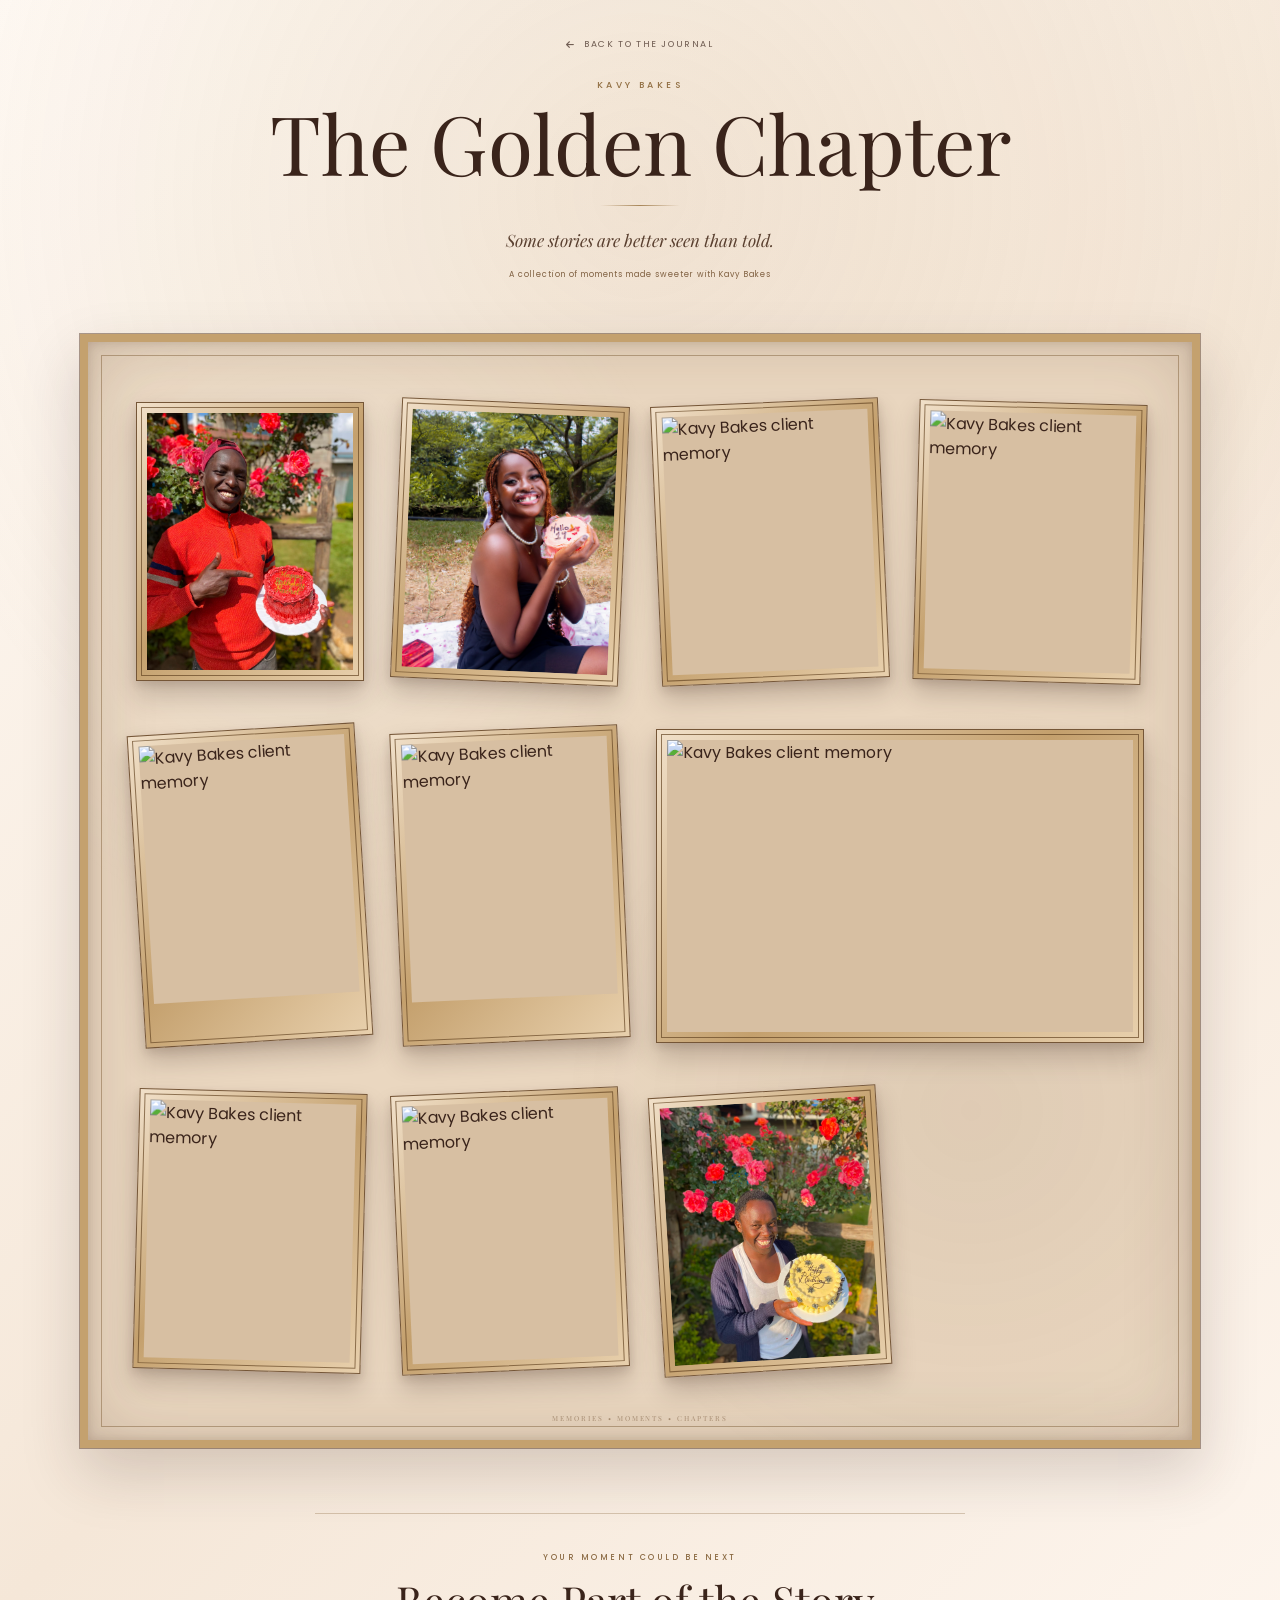
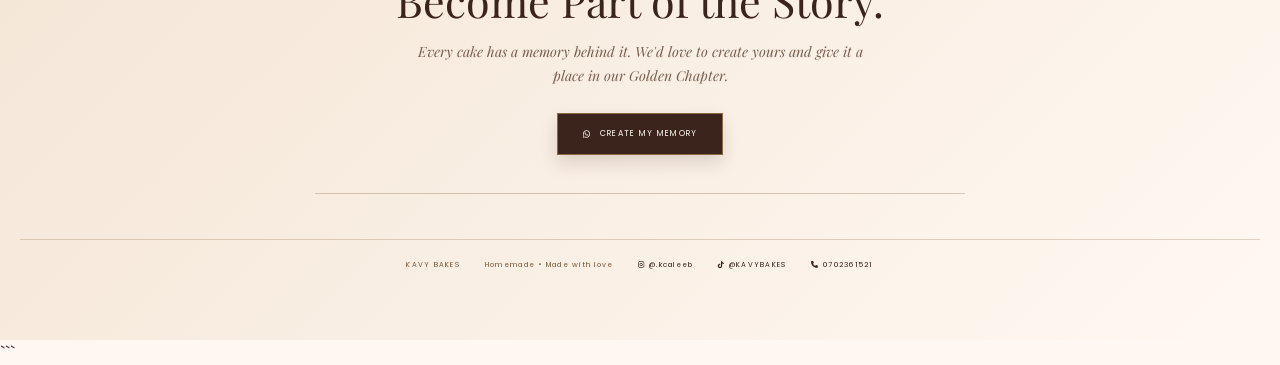
==== gallery.html @ bfbc7c97 "Updated Kavy Bakes Journal" ====
<!DOCTYPE html>
<html lang="en">

<head>

    <meta charset="UTF-8">

    <meta
        name="viewport"
        content="width=device-width, initial-scale=1.0">

    <title>Kavy Bakes | The Golden Chapter</title>


    <!-- JOURNAL FONTS -->

    <link
        href="https://fonts.googleapis.com/css2?family=Playfair+Display:wght@400;500;600&family=Poppins:wght@300;400;500&display=swap"
        rel="stylesheet">


    <!-- ICONS -->

    <link
        rel="stylesheet"
        href="https://cdnjs.cloudflare.com/ajax/libs/font-awesome/6.5.2/css/all.min.css">


    <!-- GALLERY CSS -->

    <link
        rel="stylesheet"
        href="gallery.css">

</head>


<body>


<!-- =========================================================
     GOLDEN CHAPTER
========================================================= -->

<main class="golden-gallery">


    <!-- =====================================================
         HEADER
    ====================================================== -->

    <header class="golden-header">

        <a
            href="index.html"
            class="back-journal">

            <i class="fa-solid fa-arrow-left"></i>

            Back to the Journal

        </a>


        <span class="golden-eyebrow">
            KAVY BAKES
        </span>


        <h1>
            The Golden Chapter
        </h1>


        <div class="golden-line"></div>


        <p>
            Some stories are better seen than told.
        </p>


        <small>
            A collection of moments made sweeter with Kavy Bakes
        </small>

    </header>



    <!-- =====================================================
         OLD FAMILY PHOTO WALL
    ====================================================== -->

    <section
        class="memory-wall"
        aria-label="Kavy Bakes client memories">


        <!-- ================= PHOTO 01 ================= -->

        <figure class="memory-frame">

            <div class="photo-holder">

                <img
                    src="images/vick.jpeg"
                    alt="Kavy Bakes client memory">

            </div>

        </figure>


        <!-- ================= PHOTO 02 ================= -->

        <figure class="memory-frame">

            <div class="photo-holder">

                <img
                    src="images/bc.jpg"
                    alt="Kavy Bakes client memory">

            </div>

        </figure>


        <!-- ================= PHOTO 03 ================= -->

        <figure class="memory-frame">

            <div class="photo-holder">

                <img
                    src="images/client3.jpeg"
                    alt="Kavy Bakes client memory">

            </div>

        </figure>


        <!-- ================= PHOTO 04 ================= -->

        <figure class="memory-frame">

            <div class="photo-holder">

                <img
                    src="images/client4.jpeg"
                    alt="Kavy Bakes client memory">

            </div>

        </figure>


        <!-- ================= PHOTO 05 ================= -->

        <figure class="memory-frame">

            <div class="photo-holder">

                <img
                    src="images/client5.jpeg"
                    alt="Kavy Bakes client memory">

            </div>

        </figure>


        <!-- ================= PHOTO 06 ================= -->

        <figure class="memory-frame">

            <div class="photo-holder">

                <img
                    src="images/client6.jpeg"
                    alt="Kavy Bakes client memory">

            </div>

        </figure>


        <!-- ================= PHOTO 07 ================= -->

        <figure class="memory-frame">

            <div class="photo-holder">

                <img
                    src="images/client7.jpeg"
                    alt="Kavy Bakes client memory">

            </div>

        </figure>


        <!-- ================= PHOTO 08 ================= -->

        <figure class="memory-frame">

            <div class="photo-holder">

                <img
                    src="images/client8.jpeg"
                    alt="Kavy Bakes client memory">

            </div>

        </figure>


        <!-- ================= PHOTO 09 ================= -->

        <figure class="memory-frame">

            <div class="photo-holder">

                <img
                    src="images/client9.jpeg"
                    alt="Kavy Bakes client memory">

            </div>

        </figure>


        <!-- ================= PHOTO 10 ================= -->

        <figure class="memory-frame">

            <div class="photo-holder">

                <img
                    src="images/kaleb.jpeg"
                    alt="Kavy Bakes client memory">

            </div>

        </figure>


        <!--
        =====================================================
        ADD MORE PHOTOS HERE

        Copy ONE block and change the image name.

        Example:

        <figure class="memory-frame">

            <div class="photo-holder">

                <img
                    src="images/client11.jpeg"
                    alt="Kavy Bakes client memory">

            </div>

        </figure>

        =====================================================
        -->

    </section>



    <!-- =====================================================
         INVITATION
    ====================================================== -->

    <section class="golden-invitation">

        <span>
            YOUR MOMENT COULD BE NEXT
        </span>


        <h2>
            Become Part of the Story.
        </h2>


        <p>
            Every cake has a memory behind it.
            We'd love to create yours and give it
            a place in our Golden Chapter.
        </p>


        <a
            href="https://wa.me/254702361521?text=Hello%20Kavy%20Bakes%2C%20I%20would%20love%20to%20be%20part%20of%20your%20Golden%20Chapter."
            class="golden-whatsapp"
            target="_blank"
            rel="noopener">

            <i class="fa-brands fa-whatsapp"></i>

            Create My Memory

        </a>

    </section>



    <!-- =====================================================
         FOOTER
    ====================================================== -->

    <footer class="golden-footer">

        <span>
            KAVY BAKES
        </span>


        <span>
            Homemade • Made with love
        </span>


        <a
            href="https://instagram.com/_.kcaleeb"
            target="_blank"
            rel="noopener">

            <i class="fa-brands fa-instagram"></i>
            @.kcaleeb

        </a>


        <a
            href="https://www.tiktok.com/@kavybakes"
            target="_blank"
            rel="noopener">

            <i class="fa-brands fa-tiktok"></i>
            @KAVYBAKES

        </a>


        <a href="tel:0702361521">

            <i class="fa-solid fa-phone"></i>
            0702361521

        </a>

    </footer>


</main>


</body>

</html>
```
---- gallery.css ----
/* =========================================================
   KAVY BAKES
   THE GOLDEN CHAPTER
   JOURNAL-STYLE CLIENT PHOTO WALL
========================================================= */

* {
    box-sizing: border-box;
}

html {
    scroll-behavior: smooth;
}

body {
    margin: 0;
    padding: 0;

    background: #fff8f2;

    color: #3a241b;

    font-family: "Poppins", sans-serif;
}


/* =========================================================
   MAIN GALLERY
========================================================= */

.golden-gallery {
    min-height: 100vh;

    padding: 30px 20px 70px;

    background:
        radial-gradient(
            circle at 50% 10%,
            rgba(190, 155, 105, .16),
            transparent 42%
        ),
        linear-gradient(
            135deg,
            #fffaf5 0%,
            #f5e7d8 50%,
            #fff8f2 100%
        );
}


/* =========================================================
   HEADER
========================================================= */

.golden-header {
    max-width: 800px;

    margin: 0 auto 50px;

    text-align: center;
}


/* =========================================================
   BACK TO JOURNAL
========================================================= */

.back-journal {
    display: inline-flex;

    align-items: center;

    gap: 8px;

    margin-bottom: 28px;

    color: #3a241b;

    text-decoration: none;

    font-size: 9px;

    letter-spacing: .18em;

    text-transform: uppercase;

    opacity: .7;

    transition: opacity .3s ease,
                transform .3s ease;
}

.back-journal:hover {
    opacity: 1;

    transform: translateX(-4px);
}


/* =========================================================
   HEADER TEXT
========================================================= */

.golden-eyebrow {
    display: block;

    margin-bottom: 12px;

    color: #927044;

    font-size: 9px;

    letter-spacing: .38em;

    font-weight: 500;
}


.golden-header h1 {
    margin: 0;

    color: #3a241b;

    font-family:
        "Playfair Display",
        serif;

    font-size:
        clamp(45px, 8vw, 82px);

    font-weight: 400;

    line-height: .95;
}


.golden-line {
    width: 80px;

    height: 1px;

    margin: 23px auto;

    background:
        linear-gradient(
            90deg,
            transparent,
            #a88659,
            transparent
        );
}


.golden-header p {
    margin: 0 0 8px;

    color: #5a4030;

    font-family:
        "Playfair Display",
        serif;

    font-size: 17px;

    font-style: italic;
}


.golden-header small {
    color: #806142;

    font-size: 8px;

    letter-spacing: .12em;
}


/* =========================================================
   OLD FAMILY PHOTO WALL
========================================================= */

.memory-wall {
    position: relative;

    width: 100%;

    max-width: 1120px;

    margin: 0 auto;

    padding: 60px 48px 70px;

    display: grid;

    grid-template-columns:
        repeat(4, minmax(0, 1fr));

    gap: 48px 32px;

    background:

        radial-gradient(
            circle at 20% 20%,
            rgba(255,255,255,.20),
            transparent 30%
        ),

        radial-gradient(
            circle at 80% 70%,
            rgba(90,60,40,.08),
            transparent 35%
        ),

        #ead7c0;

    border: 8px solid #c4a16e;

    outline:
        1px solid
        rgba(75,45,27,.45);

    box-shadow:

        inset
        0 0 70px
        rgba(65,40,25,.18),

        inset
        0 0 12px
        rgba(65,40,25,.20),

        0 25px 55px
        rgba(58,36,27,.18);
}


/* =========================================================
   INNER WALL BORDER
========================================================= */

.memory-wall::before {
    content: "";

    position: absolute;

    inset: 13px;

    border:
        1px solid
        rgba(120,88,48,.45);

    pointer-events: none;

    z-index: 0;
}


/* =========================================================
   WALL LABEL
========================================================= */

.memory-wall::after {
    content:
        "MEMORIES • MOMENTS • CHAPTERS";

    position: absolute;

    bottom: 17px;

    left: 50%;

    transform:
        translateX(-50%);

    color: #765738;

    font-family:
        "Playfair Display",
        serif;

    font-size: 7px;

    letter-spacing: .28em;

    opacity: .55;

    white-space: nowrap;
}


/* =========================================================
   PHOTO FRAME
========================================================= */

.memory-frame {
    position: relative;

    margin: 0;

    padding: 10px;

    background:
        linear-gradient(
            135deg,
            #f1e0c9,
            #c4a06d,
            #e8d0ad
        );

    border:
        1px solid #755637;

    box-shadow:
        0 14px 25px
        rgba(58,36,27,.23),

        0 4px 8px
        rgba(58,36,27,.12);

    z-index: 1;

    /* ONLY THE FRAME ANIMATES */

    transition:
        transform .45s ease,
        box-shadow .45s ease;
}


/* =========================================================
   INNER FRAME LINE
========================================================= */

.memory-frame::before {
    content: "";

    position: absolute;

    inset: 4px;

    border:
        1px solid
        rgba(102,70,36,.7);

    pointer-events: none;

    z-index: 3;
}


/* =========================================================
   PHOTO HOLDER
========================================================= */

.photo-holder {
    width: 100%;

    aspect-ratio: 4 / 5;

    overflow: hidden;

    background: #d7bfa2;
}


/* =========================================================
   PHOTO
   COMPLETELY STATIC
========================================================= */

.photo-holder img {
    display: block;

    width: 100%;

    height: 100%;

    object-fit: cover;

    /* NO FILTER */

    filter: none;

    /* NO TRANSFORM */

    transform: none;

    /* NO IMAGE ANIMATION */

    transition: none;
}


/* =========================================================
   IMPORTANT
   IMAGE NEVER CHANGES ON HOVER
========================================================= */

.memory-frame:hover img {
    transform: none;

    filter: none;
}


/* =========================================================
   NATURAL PHOTO ROTATIONS
========================================================= */

.memory-frame:nth-child(2n) {
    transform:
        rotate(2.5deg);
}


.memory-frame:nth-child(3n) {
    transform:
        rotate(-2.5deg);
}


.memory-frame:nth-child(4n) {
    transform:
        rotate(1.5deg);
}


.memory-frame:nth-child(5n) {
    transform:
        rotate(-3.5deg);
}


/* =========================================================
   WIDE PHOTO
========================================================= */

.memory-frame:nth-child(7n) {
    grid-column: span 2;
}


.memory-frame:nth-child(7n) .photo-holder {
    aspect-ratio: 16 / 10;
}


/* =========================================================
   FRAME HOVER
   ONLY FRAME MOVES
========================================================= */

.memory-frame:hover {
    transform:
        translateY(-9px)
        scale(1.03)
        rotate(0deg);

    z-index: 20;

    box-shadow:
        0 30px 50px
        rgba(58,36,27,.30),

        0 8px 16px
        rgba(58,36,27,.18);
}


/* =========================================================
   GOLDEN CHAPTER INVITATION
========================================================= */

.golden-invitation {
    max-width: 650px;

    margin: 65px auto 0;

    padding: 38px 25px;

    text-align: center;

    border-top:
        1px solid
        rgba(128,94,52,.30);

    border-bottom:
        1px solid
        rgba(128,94,52,.30);
}


.golden-invitation > span {
    display: block;

    margin-bottom: 13px;

    color: #8b6a43;

    font-size: 8px;

    letter-spacing: .32em;

    font-weight: 500;
}


.golden-invitation h2 {
    margin:
        0 auto 16px;

    color: #3a241b;

    font-family:
        "Playfair Display",
        serif;

    font-size:
        clamp(28px, 5vw, 43px);

    font-weight: 400;

    line-height: 1.1;
}


.golden-invitation p {
    max-width: 470px;

    margin:
        0 auto 25px;

    color: #5a4030;

    font-family:
        "Playfair Display",
        serif;

    font-size: 14px;

    font-style: italic;

    line-height: 1.7;

    opacity: .82;
}


/* =========================================================
   WHATSAPP BUTTON
========================================================= */

.golden-whatsapp {
    display: inline-flex;

    align-items: center;

    justify-content: center;

    gap: 9px;

    padding:
        14px 25px;

    color: #fff8f2;

    background: #3a241b;

    border:
        1px solid #8b6a43;

    text-decoration: none;

    font-size: 8px;

    letter-spacing: .16em;

    text-transform: uppercase;

    box-shadow:
        0 8px 18px
        rgba(58,36,27,.15);

    transition:
        background .3s ease,
        transform .3s ease,
        box-shadow .3s ease;
}


.golden-whatsapp:hover {
    background: #5a3928;

    transform:
        translateY(-3px);

    box-shadow:
        0 13px 25px
        rgba(58,36,27,.25);
}


/* =========================================================
   FOOTER
========================================================= */

.golden-footer {
    display: flex;

    align-items: center;

    justify-content: center;

    flex-wrap: wrap;

    gap: 25px;

    margin-top: 45px;

    padding-top: 20px;

    border-top:
        1px solid
        rgba(128,94,52,.25);

    color: #765738;

    font-size: 7px;

    letter-spacing: .18em;
}


.golden-footer a {
    color: #3a241b;

    text-decoration: none;

    transition:
        color .3s ease;
}


.golden-footer a:hover {
    color: #9a7447;
}


/* =========================================================
   TABLET
========================================================= */

@media (max-width: 850px) {

    .memory-wall {
        grid-template-columns:
            repeat(3, minmax(0,1fr));

        gap:
            35px 22px;

        padding:
            48px 27px 60px;
    }


    .memory-frame:nth-child(7n) {
        grid-column: span 1;
    }
}


/* =========================================================
   PHONE
========================================================= */

@media (max-width: 600px) {

    .golden-gallery {
        padding:
            22px 10px 45px;
    }


    .golden-header {
        margin-bottom: 32px;
    }


    .golden-header h1 {
        font-size: 40px;
    }


    .golden-header p {
        font-size: 12px;
    }


    .golden-header small {
        font-size: 7px;
    }


    /* =============================================
       PHOTO WALL
    ============================================= */

    .memory-wall {
        grid-template-columns:
            repeat(2, minmax(0,1fr));

        gap:
            25px 13px;

        padding:
            38px 12px 50px;

        border-width: 5px;
    }


    /* NO WIDE PHOTO ON PHONE */

    .memory-frame:nth-child(7n) {
        grid-column: span 1;
    }


    .memory-frame {
        padding: 7px;
    }


    .photo-holder {
        aspect-ratio: 4 / 5;
    }


    /* =============================================
       PHONE ROTATIONS
    ============================================= */

    .memory-frame:nth-child(2n) {
        transform:
            rotate(2deg);
    }


    .memory-frame:nth-child(3n) {
        transform:
            rotate(-2deg);
    }


    .memory-frame:nth-child(4n) {
        transform:
            rotate(1.5deg);
    }


    .memory-frame:nth-child(5n) {
        transform:
            rotate(-2.5deg);
    }


    /* =============================================
       PHONE HOVER
       FRAME ONLY
    ============================================= */

    .memory-frame:hover {
        transform:
            translateY(-5px)
            scale(1.02)
            rotate(0deg);
    }


    /* IMAGE STAYS STATIC */

    .memory-frame:hover img {
        transform: none;

        filter: none;
    }


    /* =============================================
       INVITATION
    ============================================= */

    .golden-invitation {
        margin-top: 38px;

        padding:
            30px 15px;
    }


    .golden-invitation h2 {
        font-size: 26px;
    }


    .golden-invitation p {
        font-size: 11px;

        line-height: 1.65;
    }


    /* =============================================
       FOOTER
    ============================================= */

    .golden-footer {
        flex-direction: column;

        gap: 11px;

        margin-top: 35px;

        text-align: center;
    }
}


/* =========================================================
   SMALL PHONES
========================================================= */

@media (max-width: 380px) {

    .golden-header h1 {
        font-size: 34px;
    }


    .memory-wall {
        gap:
            20px 9px;

        padding:
            30px 8px 45px;
    }


    .memory-frame {
        padding: 6px;
    }


    .golden-invitation h2 {
        font-size: 23px;
    }
}
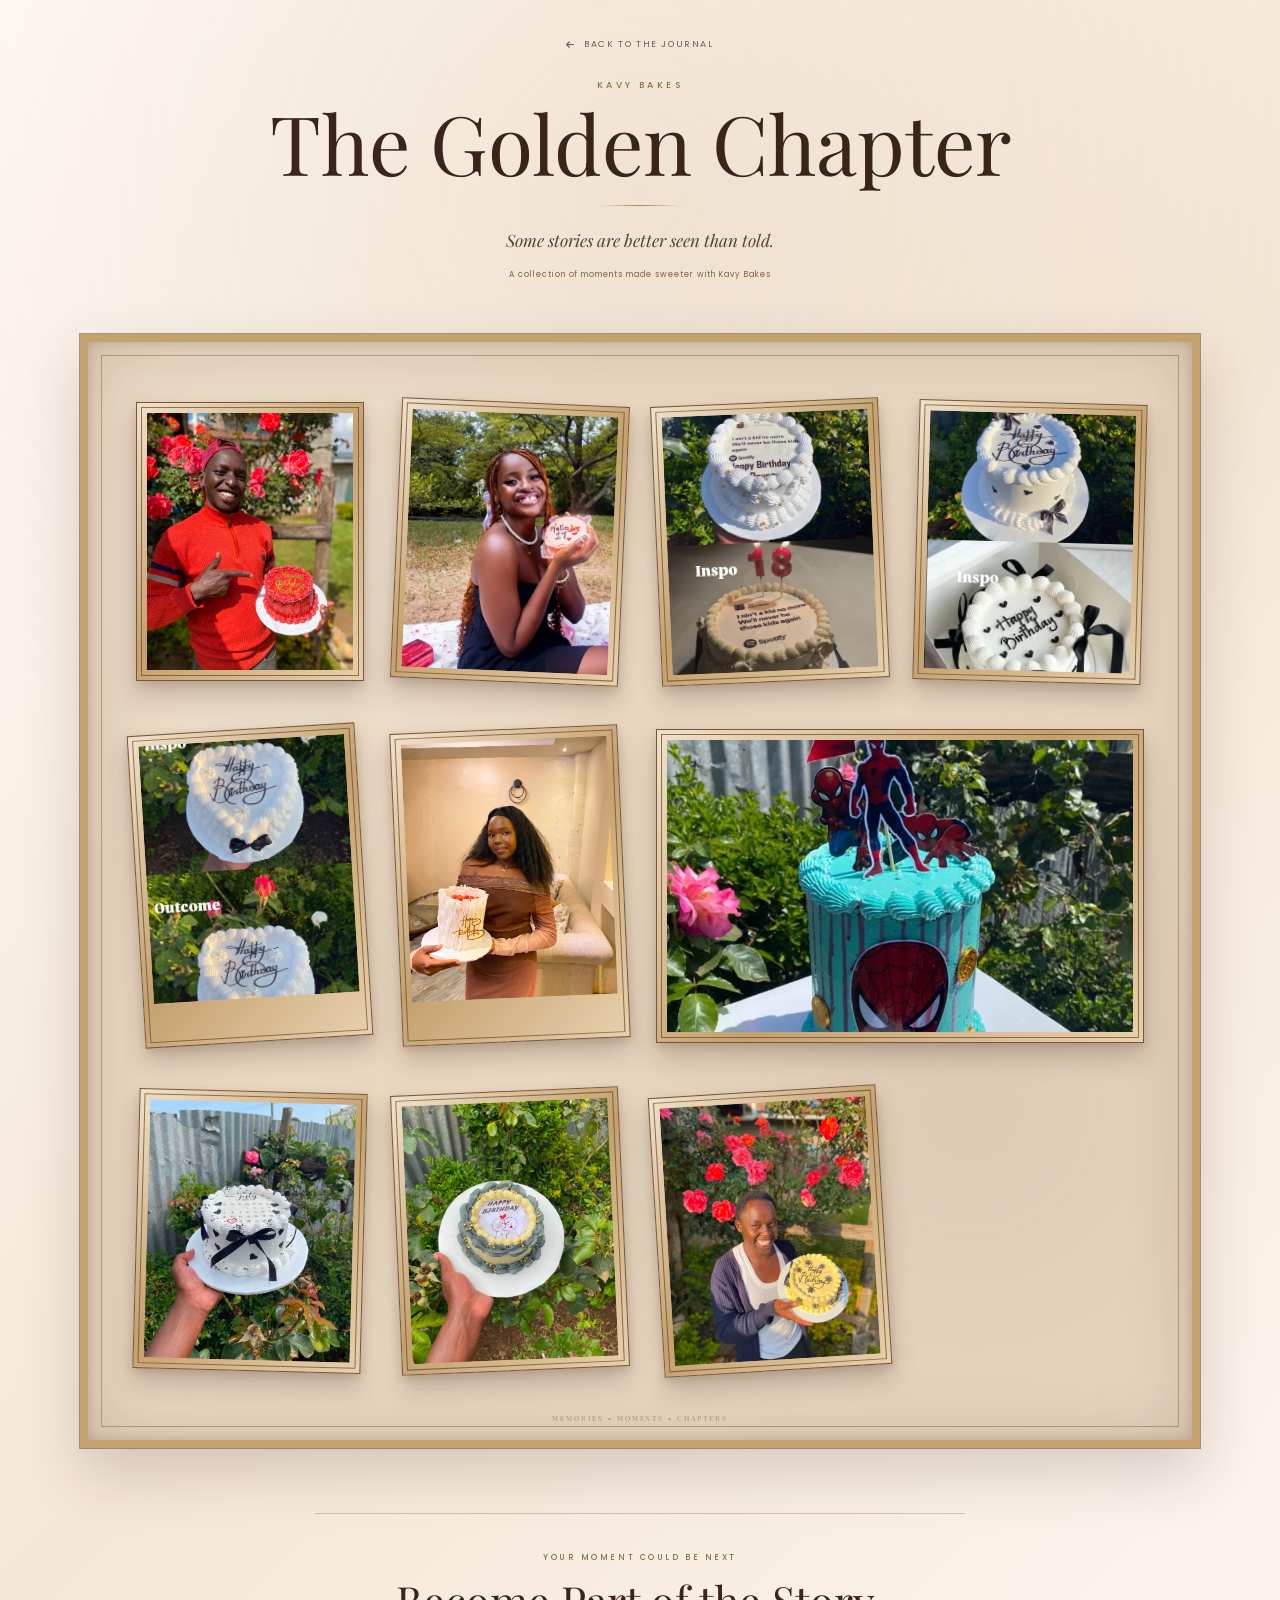
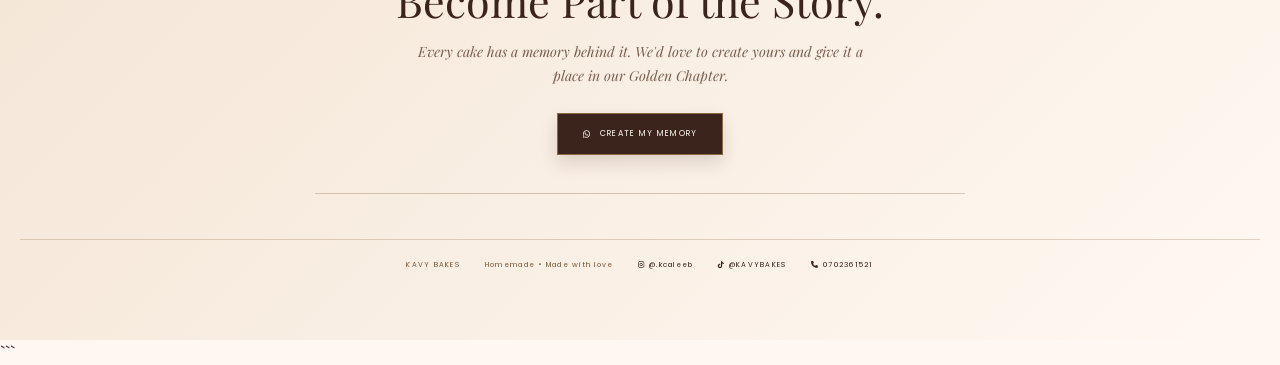
==== commit f5de47e6: "Initial commit" ====
--- a/gallery.html
+++ b/gallery.html
@@ -135,7 +135,7 @@
             <div class="photo-holder">
 
                 <img
-                    src="images/client3.jpeg"
+                    src="images/g1.jpeg"
                     alt="Kavy Bakes client memory">
 
             </div>
@@ -150,7 +150,7 @@
             <div class="photo-holder">
 
                 <img
-                    src="images/client4.jpeg"
+                    src="images/g2.jpeg"
                     alt="Kavy Bakes client memory">
 
             </div>
@@ -165,7 +165,7 @@
             <div class="photo-holder">
 
                 <img
-                    src="images/client5.jpeg"
+                    src="images/g3.jpeg"
                     alt="Kavy Bakes client memory">
 
             </div>
@@ -180,7 +180,7 @@
             <div class="photo-holder">
 
                 <img
-                    src="images/client6.jpeg"
+                    src="images/g6.jpeg"
                     alt="Kavy Bakes client memory">
 
             </div>
@@ -195,7 +195,7 @@
             <div class="photo-holder">
 
                 <img
-                    src="images/client7.jpeg"
+                    src="images/WhatsApp Image 2026-08-14 at 21.59.08.jpeg"
                     alt="Kavy Bakes client memory">
 
             </div>
@@ -210,7 +210,7 @@
             <div class="photo-holder">
 
                 <img
-                    src="images/client8.jpeg"
+                    src="images/WhatsApp Image 2026-08-05 at 11.42.45.jpeg"
                     alt="Kavy Bakes client memory">
 
             </div>
@@ -225,7 +225,7 @@
             <div class="photo-holder">
 
                 <img
-                    src="images/client9.jpeg"
+                    src="images/WhatsApp Image 2026-08-05 at 11.42.43.jpeg"
                     alt="Kavy Bakes client memory">
 
             </div>
